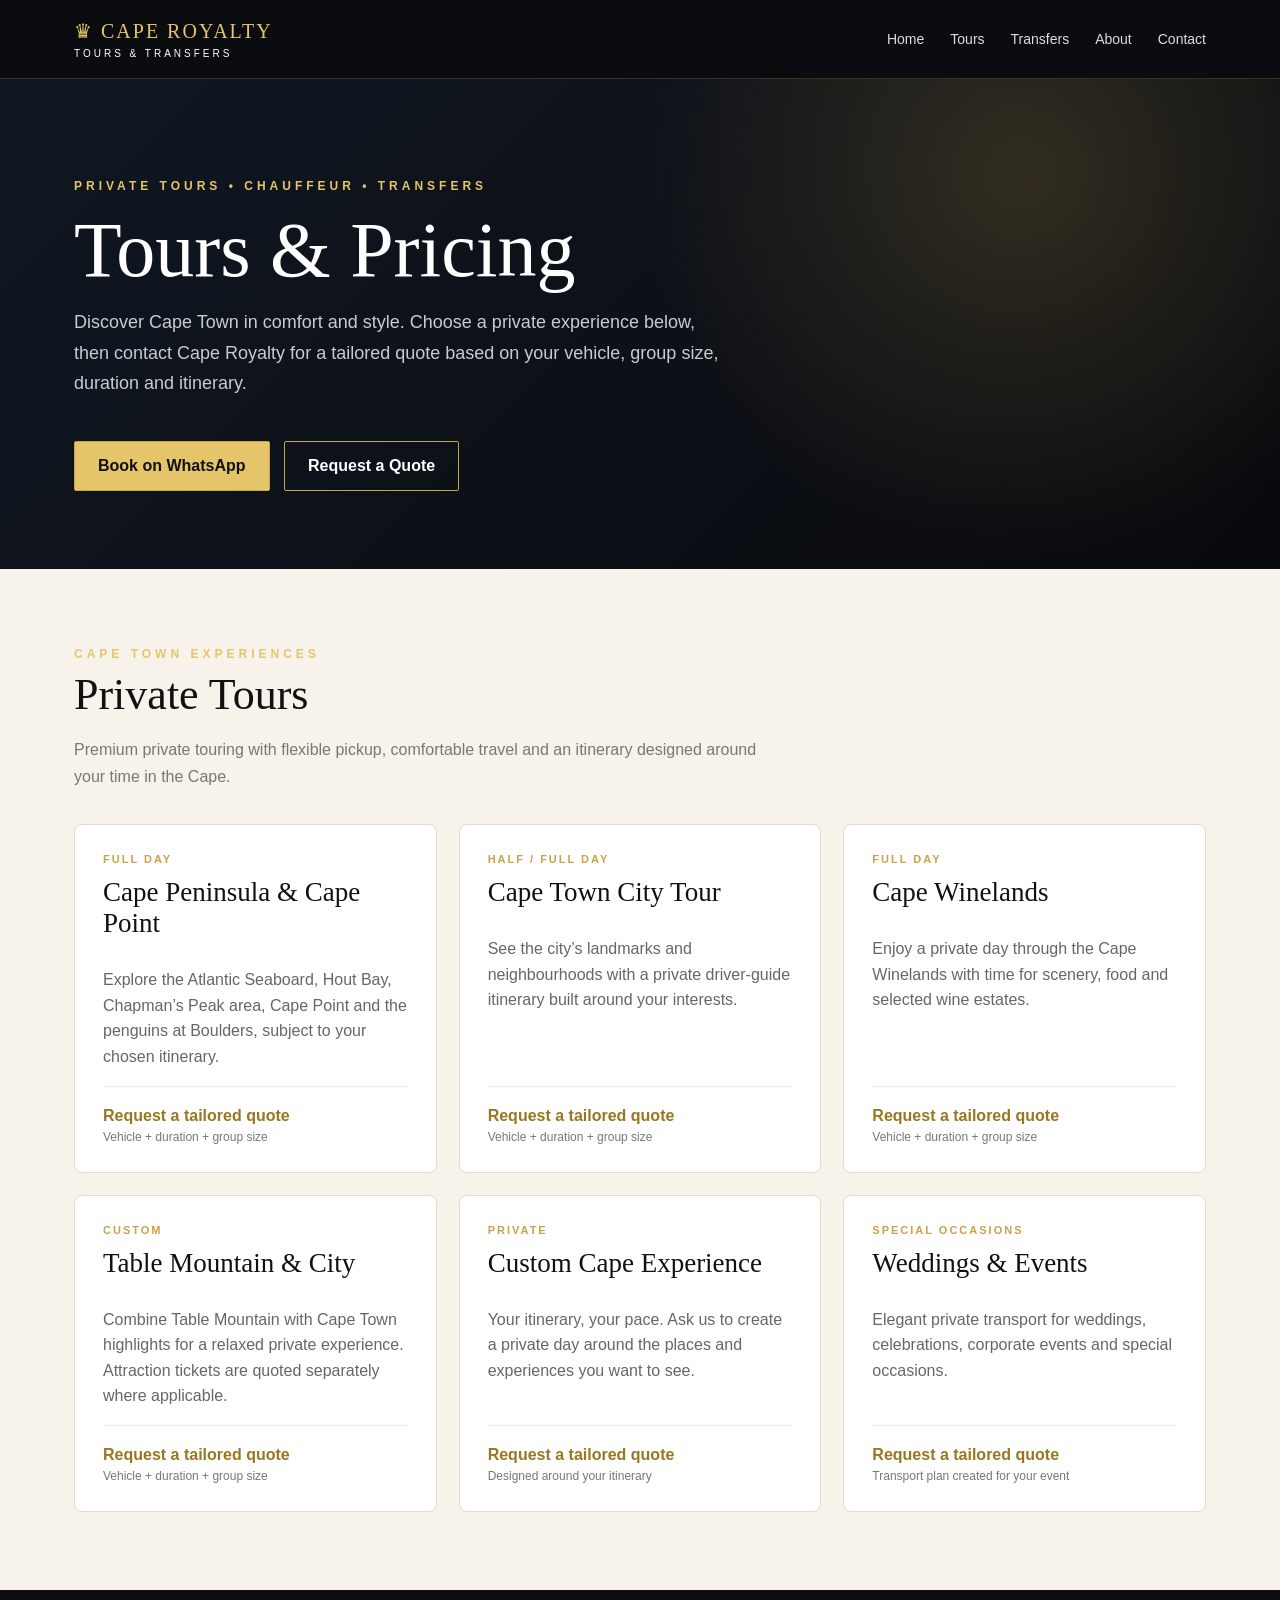
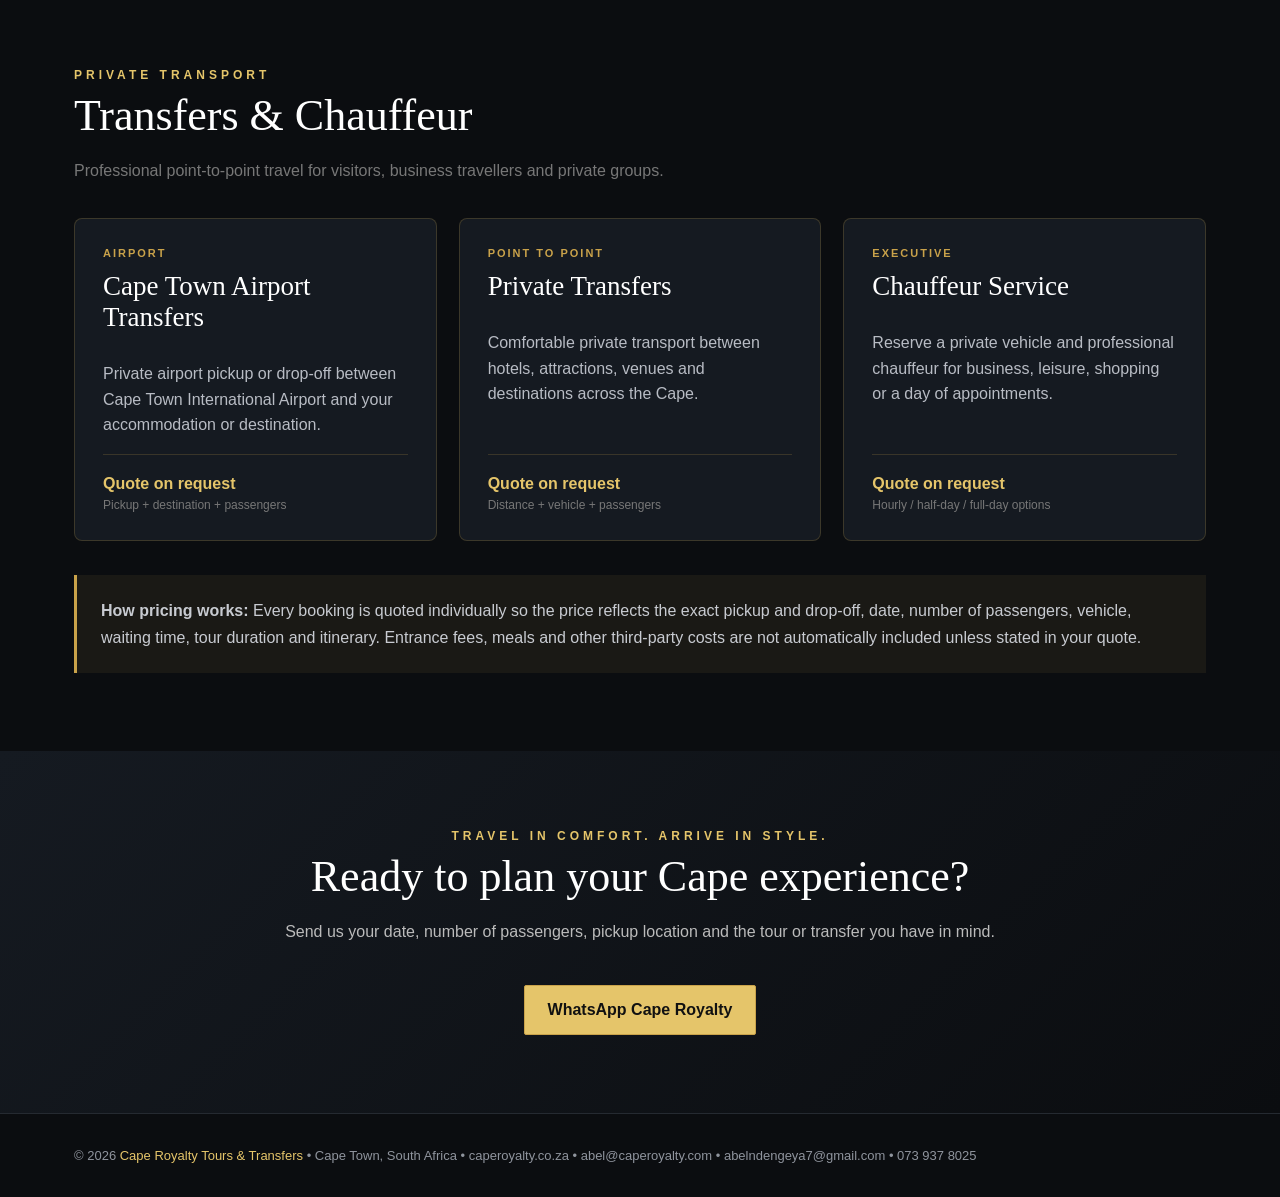
==== pricing.html @ 25a0f40a "Add files via upload" ====
<!DOCTYPE html>
<html lang="en">
<head>
<meta charset="UTF-8">
<meta name="viewport" content="width=device-width, initial-scale=1.0">
<title>Cape Royalty | Tours & Pricing</title>
<style>
:root{--gold:#c9a24a;--gold2:#e5c56a;--ink:#0b0d10;--navy:#101722;--cream:#f7f3ea;--muted:#a9adb5}
*{box-sizing:border-box} body{margin:0;background:var(--ink);color:#fff;font-family:Inter,Arial,sans-serif}
a{text-decoration:none;color:inherit}.wrap{max-width:1180px;margin:auto;padding:0 24px}
header{position:sticky;top:0;z-index:10;background:rgba(11,13,16,.94);backdrop-filter:blur(12px);border-bottom:1px solid rgba(201,162,74,.25)}
.nav{height:78px;display:flex;align-items:center;justify-content:space-between}.brand{font-family:Georgia,serif;letter-spacing:2px;font-size:20px;color:var(--gold2)}.brand small{display:block;font:10px Arial;letter-spacing:3px;color:#fff;margin-top:5px}
nav{display:flex;gap:26px;font-size:14px;color:#ddd}nav a:hover{color:var(--gold2)}
.hero{padding:100px 0 78px;background:radial-gradient(circle at 80% 20%,rgba(201,162,74,.20),transparent 35%),linear-gradient(135deg,#101722,#090a0d)}
.kicker{color:var(--gold2);letter-spacing:4px;font-size:12px;font-weight:700}.hero h1{font:clamp(42px,7vw,78px) Georgia,serif;line-height:1;margin:18px 0}.hero p{max-width:650px;color:#c8cbd1;font-size:18px;line-height:1.7}.btn{display:inline-block;margin-top:24px;padding:15px 23px;border:1px solid var(--gold);color:#111;background:var(--gold2);font-weight:800;border-radius:2px}.btn.alt{background:transparent;color:#fff;margin-left:10px}
.section{padding:78px 0}.section.light{background:var(--cream);color:#111}.section h2{font:44px Georgia,serif;margin:8px 0 12px}.lead{color:#777;max-width:700px;line-height:1.7}.grid{display:grid;grid-template-columns:repeat(3,1fr);gap:22px;margin-top:34px}
.card{background:#151a21;border:1px solid rgba(201,162,74,.22);padding:28px;border-radius:8px;display:flex;flex-direction:column;min-height:260px}.light .card{background:#fff;border-color:#e4dccb}.tag{font-size:11px;letter-spacing:2px;color:var(--gold);font-weight:800}.card h3{font:27px Georgia,serif;margin:12px 0}.card p{color:#b8bcc4;line-height:1.6}.light .card p{color:#666}.price{margin-top:auto;padding-top:20px;border-top:1px solid rgba(201,162,74,.2);font-weight:800;color:var(--gold2)}.light .price{color:#9a7620}.price span{display:block;color:#777;font-size:12px;font-weight:400;margin-top:5px}
.note{margin-top:34px;padding:22px 24px;border-left:3px solid var(--gold);background:rgba(201,162,74,.08);color:#c8cbd1;line-height:1.7}.light .note{background:#eee8dc;color:#555}
.booking{background:linear-gradient(135deg,#151a21,#0b0d10);text-align:center}.booking p{color:#bbb;line-height:1.7}.footer{padding:34px 0;color:#8f949d;border-top:1px solid #252a31;font-size:13px}.gold{color:var(--gold2)}
@media(max-width:800px){nav{display:none}.grid{grid-template-columns:1fr}.hero{padding-top:75px}.btn.alt{margin-left:0;margin-top:12px}.section{padding:58px 0}}
</style>
</head>
<body>
<header><div class="wrap nav">
  <a class="brand" href="index.html"><span>♛ CAPE ROYALTY</span><small>TOURS &amp; TRANSFERS</small></a>
  <nav><a href="#">Home</a><a href="#">Tours</a><a href="#">Transfers</a><a href="#">About</a><a href="#">Contact</a></nav>
</div></header>

<section class="hero"><div class="wrap">
  <div class="kicker">PRIVATE TOURS • CHAUFFEUR • TRANSFERS</div>
  <h1>Tours &amp; Pricing</h1>
  <p>Discover Cape Town in comfort and style. Choose a private experience below, then contact Cape Royalty for a tailored quote based on your vehicle, group size, duration and itinerary.</p>
  <a class="btn" href="https://wa.me/27739378025?text=Hello%20Cape%20Royalty%2C%20I%27d%20like%20a%20tour%20quote.">Book on WhatsApp</a>
  <a class="btn alt" href="mailto:abel@caperoyalty.com">Request a Quote</a>
</div></section>

<section class="section light"><div class="wrap">
  <div class="kicker">CAPE TOWN EXPERIENCES</div><h2>Private Tours</h2>
  <p class="lead">Premium private touring with flexible pickup, comfortable travel and an itinerary designed around your time in the Cape.</p>
  <div class="grid">
    <article class="card"><div class="tag">FULL DAY</div><h3>Cape Peninsula &amp; Cape Point</h3><p>Explore the Atlantic Seaboard, Hout Bay, Chapman’s Peak area, Cape Point and the penguins at Boulders, subject to your chosen itinerary.</p><div class="price">Request a tailored quote<span>Vehicle + duration + group size</span></div></article>
    <article class="card"><div class="tag">HALF / FULL DAY</div><h3>Cape Town City Tour</h3><p>See the city’s landmarks and neighbourhoods with a private driver-guide itinerary built around your interests.</p><div class="price">Request a tailored quote<span>Vehicle + duration + group size</span></div></article>
    <article class="card"><div class="tag">FULL DAY</div><h3>Cape Winelands</h3><p>Enjoy a private day through the Cape Winelands with time for scenery, food and selected wine estates.</p><div class="price">Request a tailored quote<span>Vehicle + duration + group size</span></div></article>
    <article class="card"><div class="tag">CUSTOM</div><h3>Table Mountain &amp; City</h3><p>Combine Table Mountain with Cape Town highlights for a relaxed private experience. Attraction tickets are quoted separately where applicable.</p><div class="price">Request a tailored quote<span>Vehicle + duration + group size</span></div></article>
    <article class="card"><div class="tag">PRIVATE</div><h3>Custom Cape Experience</h3><p>Your itinerary, your pace. Ask us to create a private day around the places and experiences you want to see.</p><div class="price">Request a tailored quote<span>Designed around your itinerary</span></div></article>
    <article class="card"><div class="tag">SPECIAL OCCASIONS</div><h3>Weddings &amp; Events</h3><p>Elegant private transport for weddings, celebrations, corporate events and special occasions.</p><div class="price">Request a tailored quote<span>Transport plan created for your event</span></div></article>
  </div>
</div></section>

<section class="section"><div class="wrap">
  <div class="kicker">PRIVATE TRANSPORT</div><h2>Transfers &amp; Chauffeur</h2>
  <p class="lead">Professional point-to-point travel for visitors, business travellers and private groups.</p>
  <div class="grid">
    <article class="card"><div class="tag">AIRPORT</div><h3>Cape Town Airport Transfers</h3><p>Private airport pickup or drop-off between Cape Town International Airport and your accommodation or destination.</p><div class="price">Quote on request<span>Pickup + destination + passengers</span></div></article>
    <article class="card"><div class="tag">POINT TO POINT</div><h3>Private Transfers</h3><p>Comfortable private transport between hotels, attractions, venues and destinations across the Cape.</p><div class="price">Quote on request<span>Distance + vehicle + passengers</span></div></article>
    <article class="card"><div class="tag">EXECUTIVE</div><h3>Chauffeur Service</h3><p>Reserve a private vehicle and professional chauffeur for business, leisure, shopping or a day of appointments.</p><div class="price">Quote on request<span>Hourly / half-day / full-day options</span></div></article>
  </div>
  <div class="note"><strong>How pricing works:</strong> Every booking is quoted individually so the price reflects the exact pickup and drop-off, date, number of passengers, vehicle, waiting time, tour duration and itinerary. Entrance fees, meals and other third-party costs are not automatically included unless stated in your quote.</div>
</div></section>

<section class="section booking"><div class="wrap">
  <div class="kicker">TRAVEL IN COMFORT. ARRIVE IN STYLE.</div>
  <h2>Ready to plan your Cape experience?</h2>
  <p>Send us your date, number of passengers, pickup location and the tour or transfer you have in mind.</p>
  <a class="btn" href="https://wa.me/27739378025?text=Hello%20Cape%20Royalty%2C%20I%27d%20like%20to%20plan%20a%20tour%20or%20transfer.%20Date%3A%20%20Passengers%3A%20%20Pickup%3A%20%20Service%3A">WhatsApp Cape Royalty</a>
</div></section>

<footer class="footer"><div class="wrap">© 2026 <span class="gold">Cape Royalty Tours &amp; Transfers</span> • Cape Town, South Africa • caperoyalty.co.za • abel@caperoyalty.com • abelndengeya7@gmail.com • 073 937 8025</div></footer>
</body>
</html>
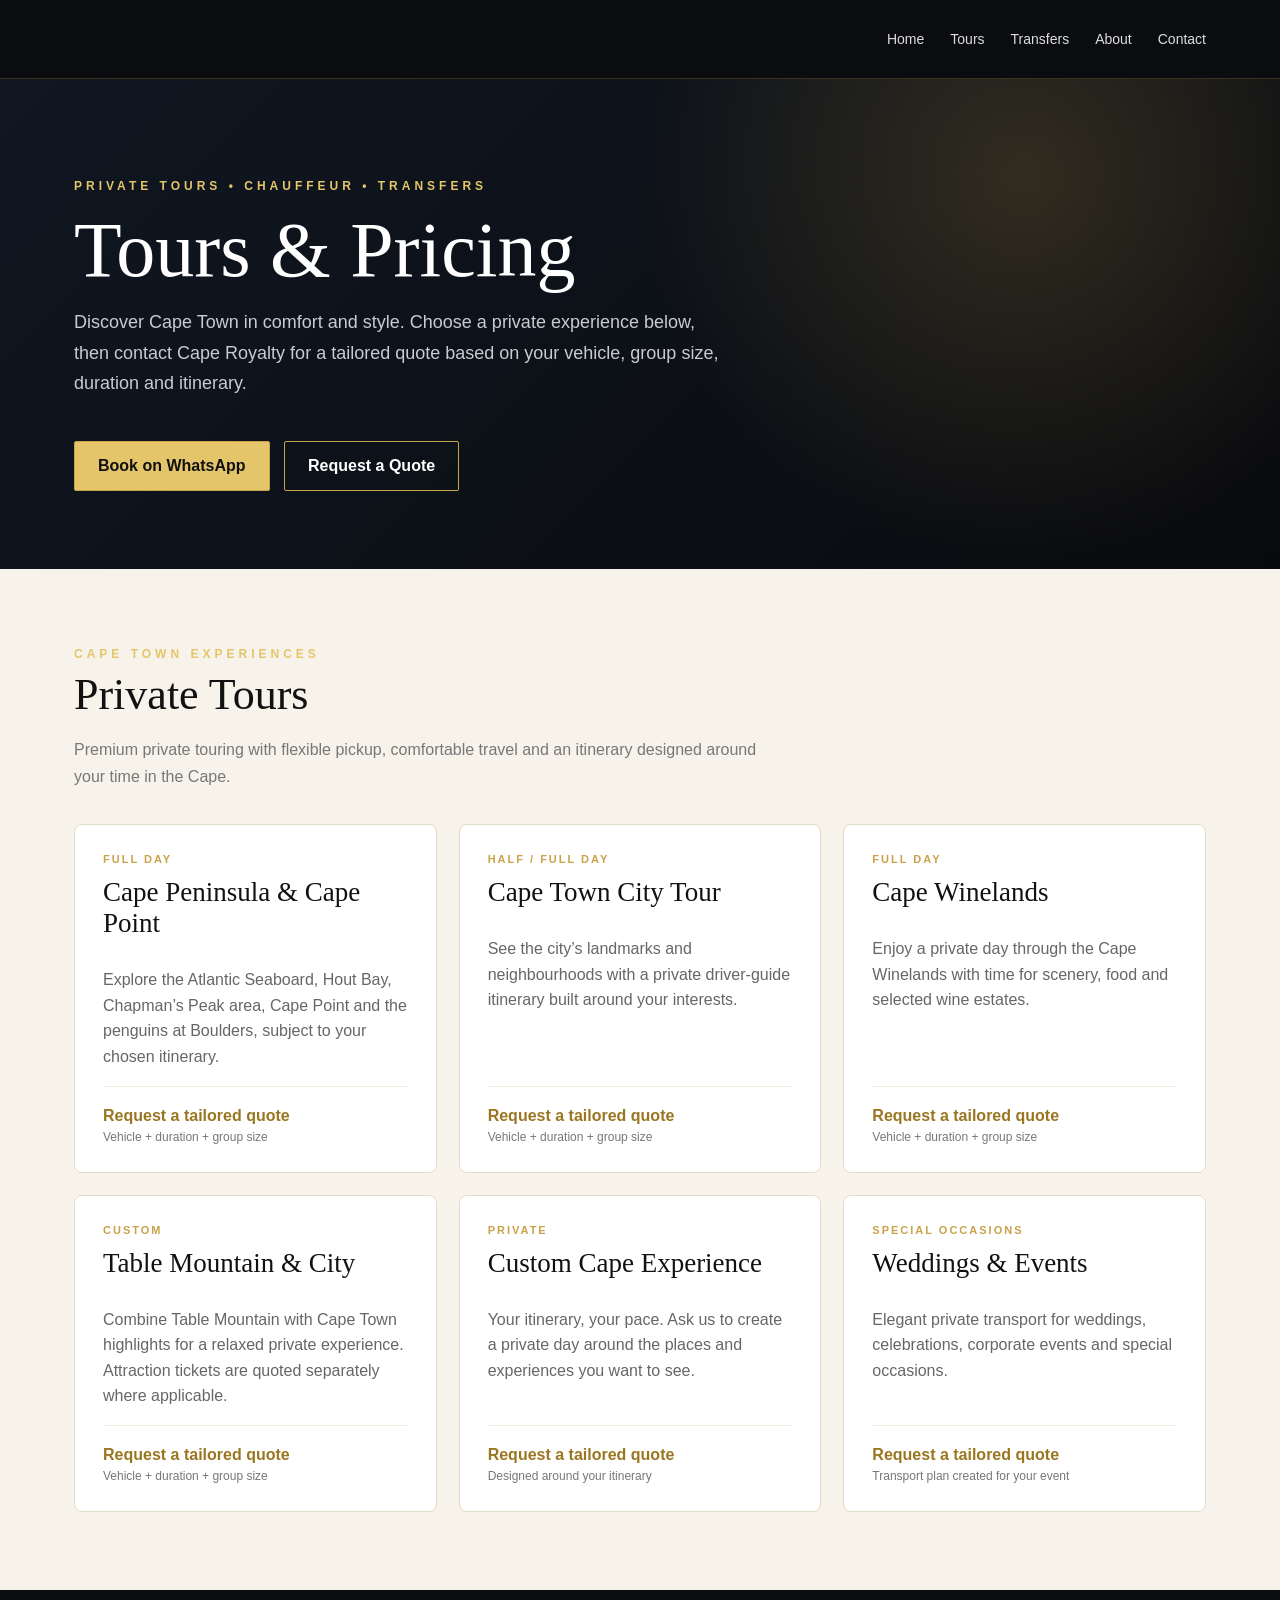
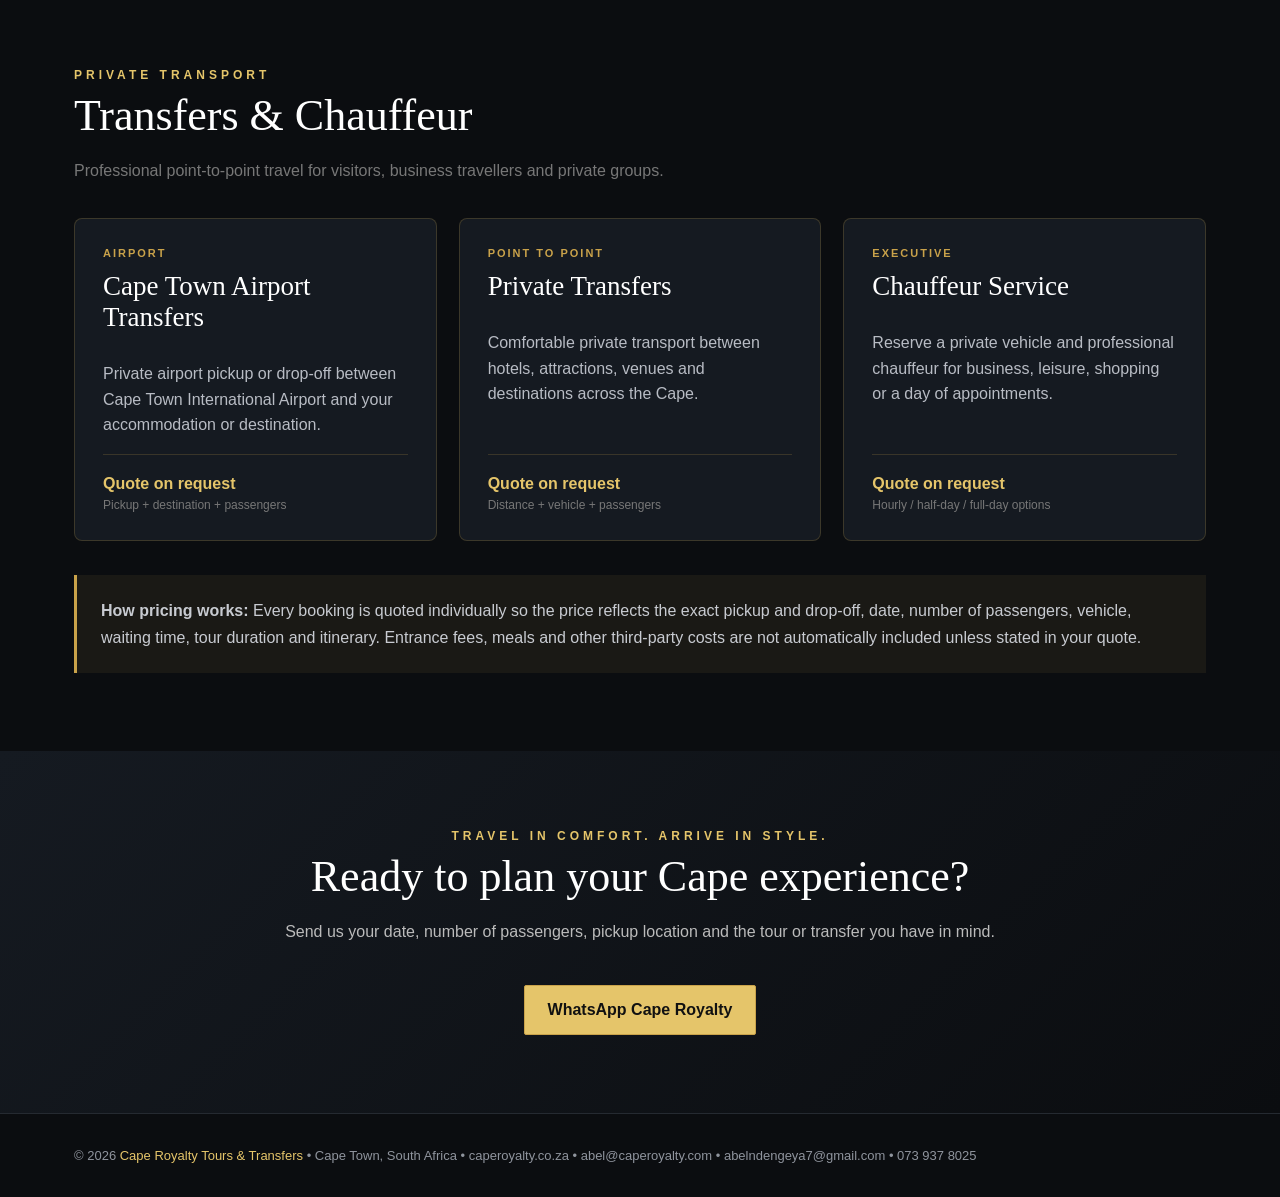
==== commit ae1ccec7: "Update header logo in pricing.html" ====
--- a/pricing.html
+++ b/pricing.html
@@ -22,7 +22,7 @@
 </head>
 <body>
 <header><div class="wrap nav">
-  <a class="brand" href="index.html"><span>♛ CAPE ROYALTY</span><small>TOURS &amp; TRANSFERS</small></a>
+  <a class="brand" href="index.html"><imgsrc="cape-royalty-logo.png.jpeg"alt="Cape Royalty Tours and Transfers"class="brand-logo"></a>
   <nav><a href="#">Home</a><a href="#">Tours</a><a href="#">Transfers</a><a href="#">About</a><a href="#">Contact</a></nav>
 </div></header>
 
@@ -67,4 +67,4 @@
 
 <footer class="footer"><div class="wrap">© 2026 <span class="gold">Cape Royalty Tours &amp; Transfers</span> • Cape Town, South Africa • caperoyalty.co.za • abel@caperoyalty.com • abelndengeya7@gmail.com • 073 937 8025</div></footer>
 </body>
-</html>+</html>
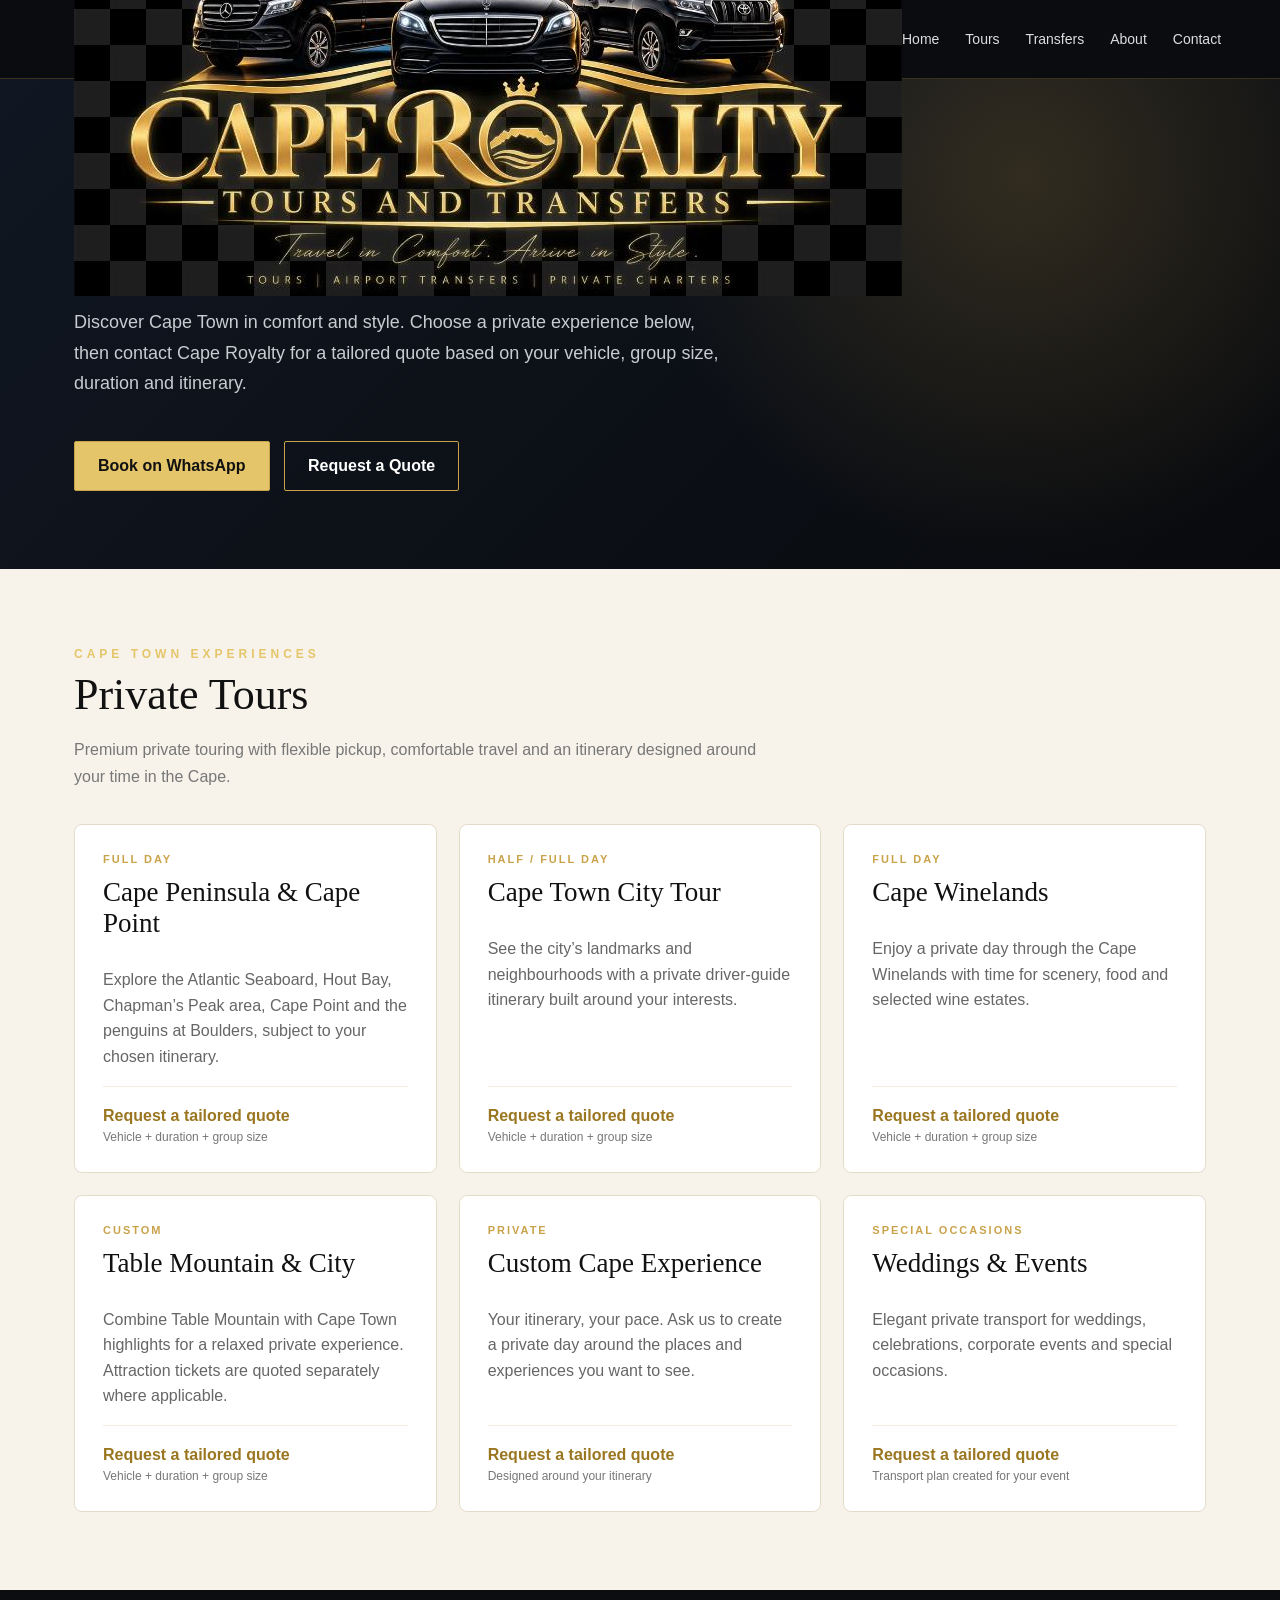
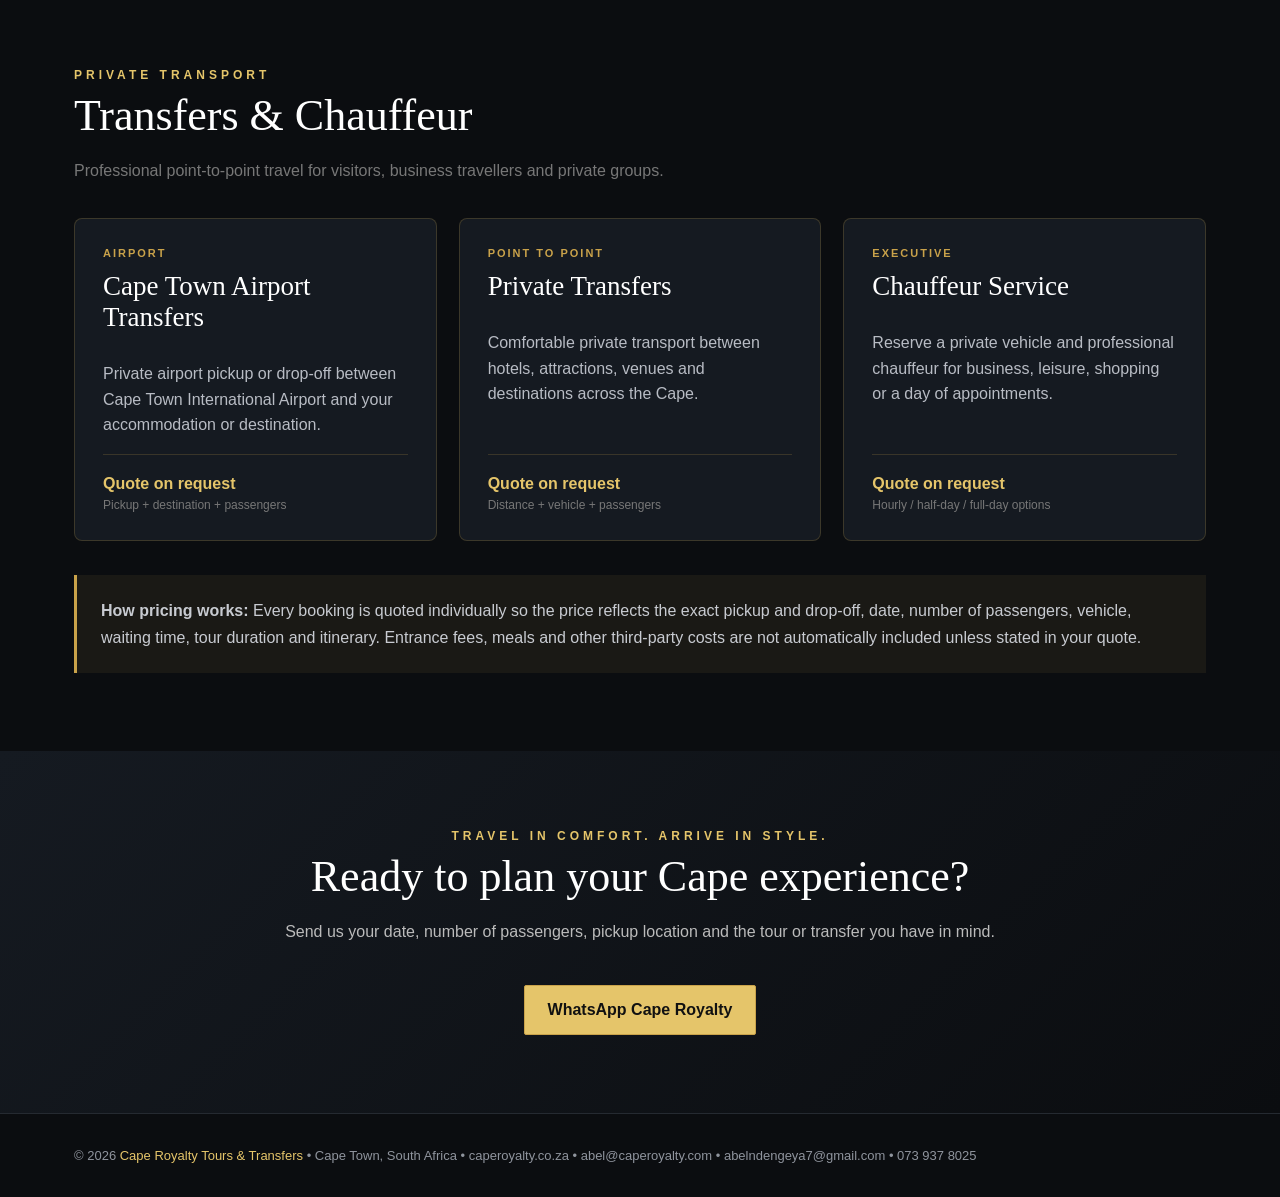
==== commit 07b28805: "Fix img tag formatting in pricing.html" ====
--- a/pricing.html
+++ b/pricing.html
@@ -22,7 +22,7 @@
 </head>
 <body>
 <header><div class="wrap nav">
-  <a class="brand" href="index.html"><imgsrc="cape-royalty-logo.png.jpeg"alt="Cape Royalty Tours and Transfers"class="brand-logo"></a>
+  <a class="brand" href="index.html"><img src="cape-royalty-logo.png.jpeg" alt="Cape Royalty Tours and Transfers" class="brand-logo"></a>
   <nav><a href="#">Home</a><a href="#">Tours</a><a href="#">Transfers</a><a href="#">About</a><a href="#">Contact</a></nav>
 </div></header>
 
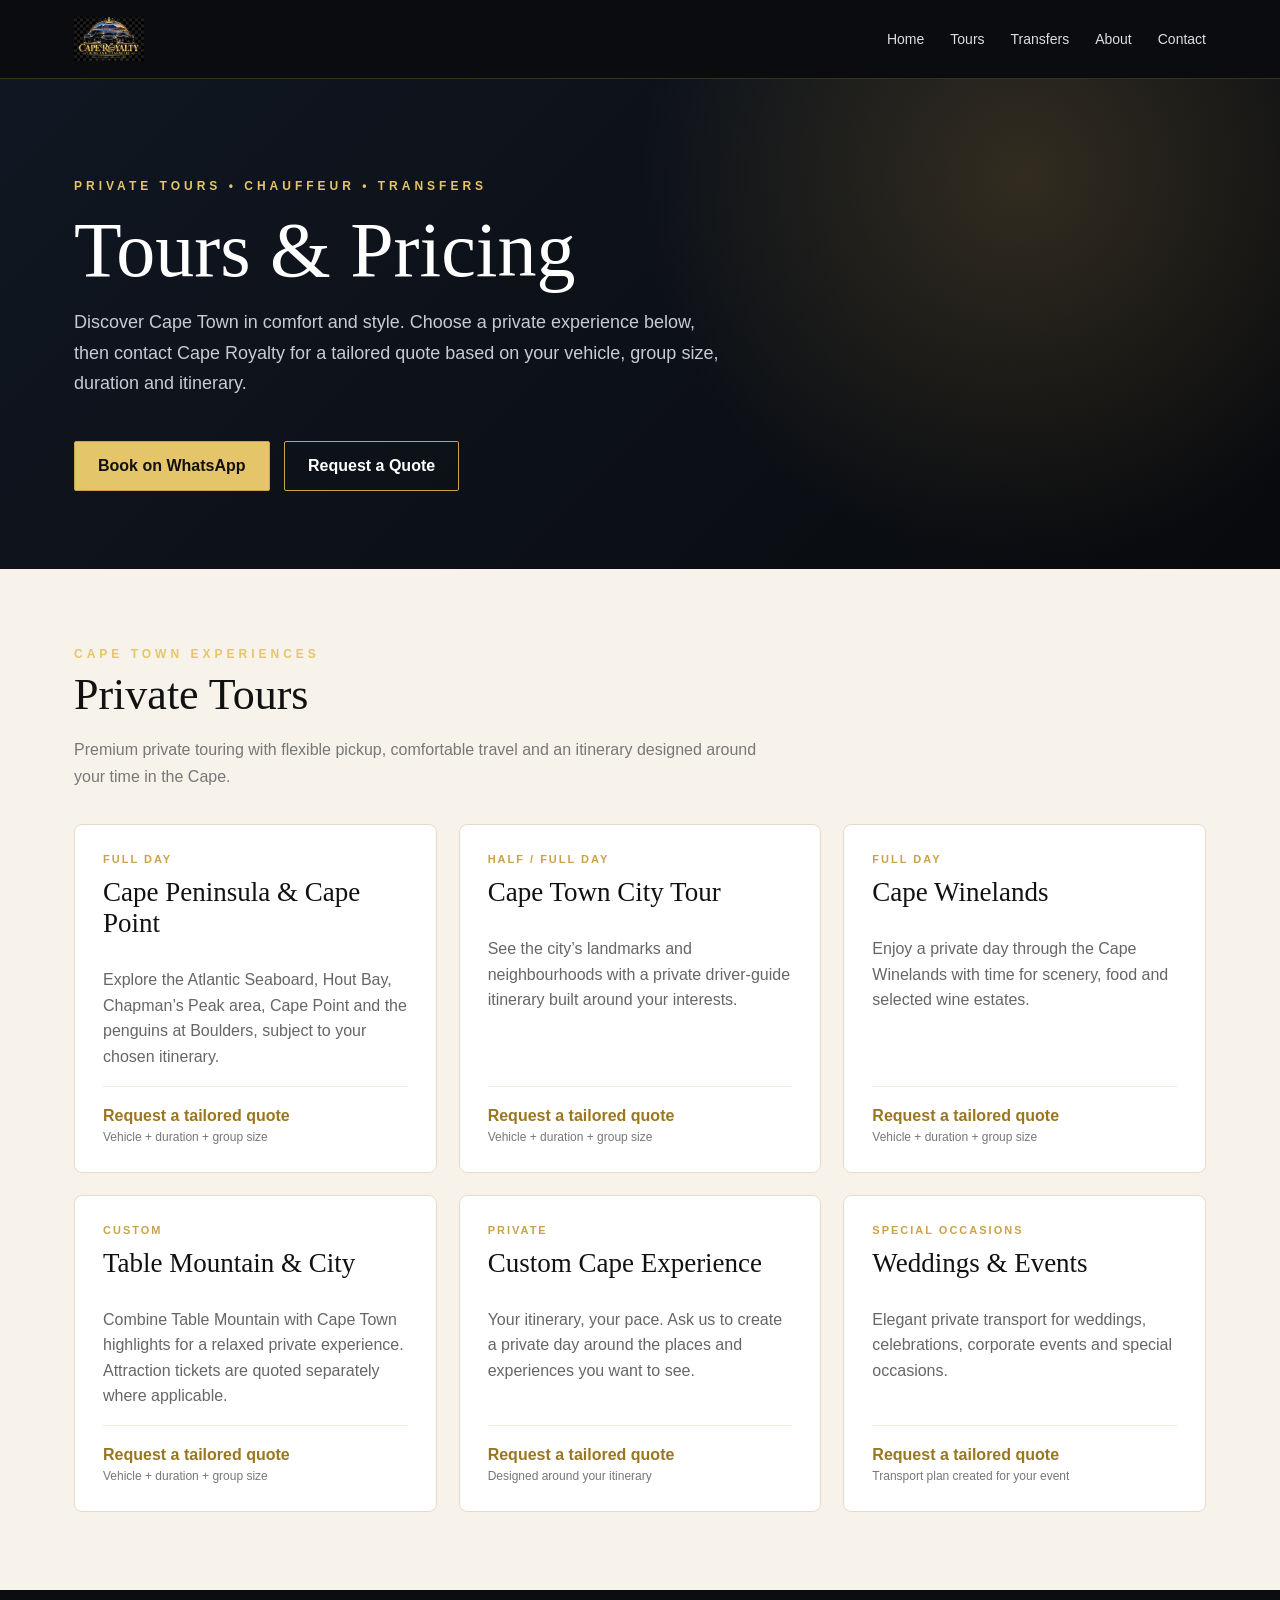
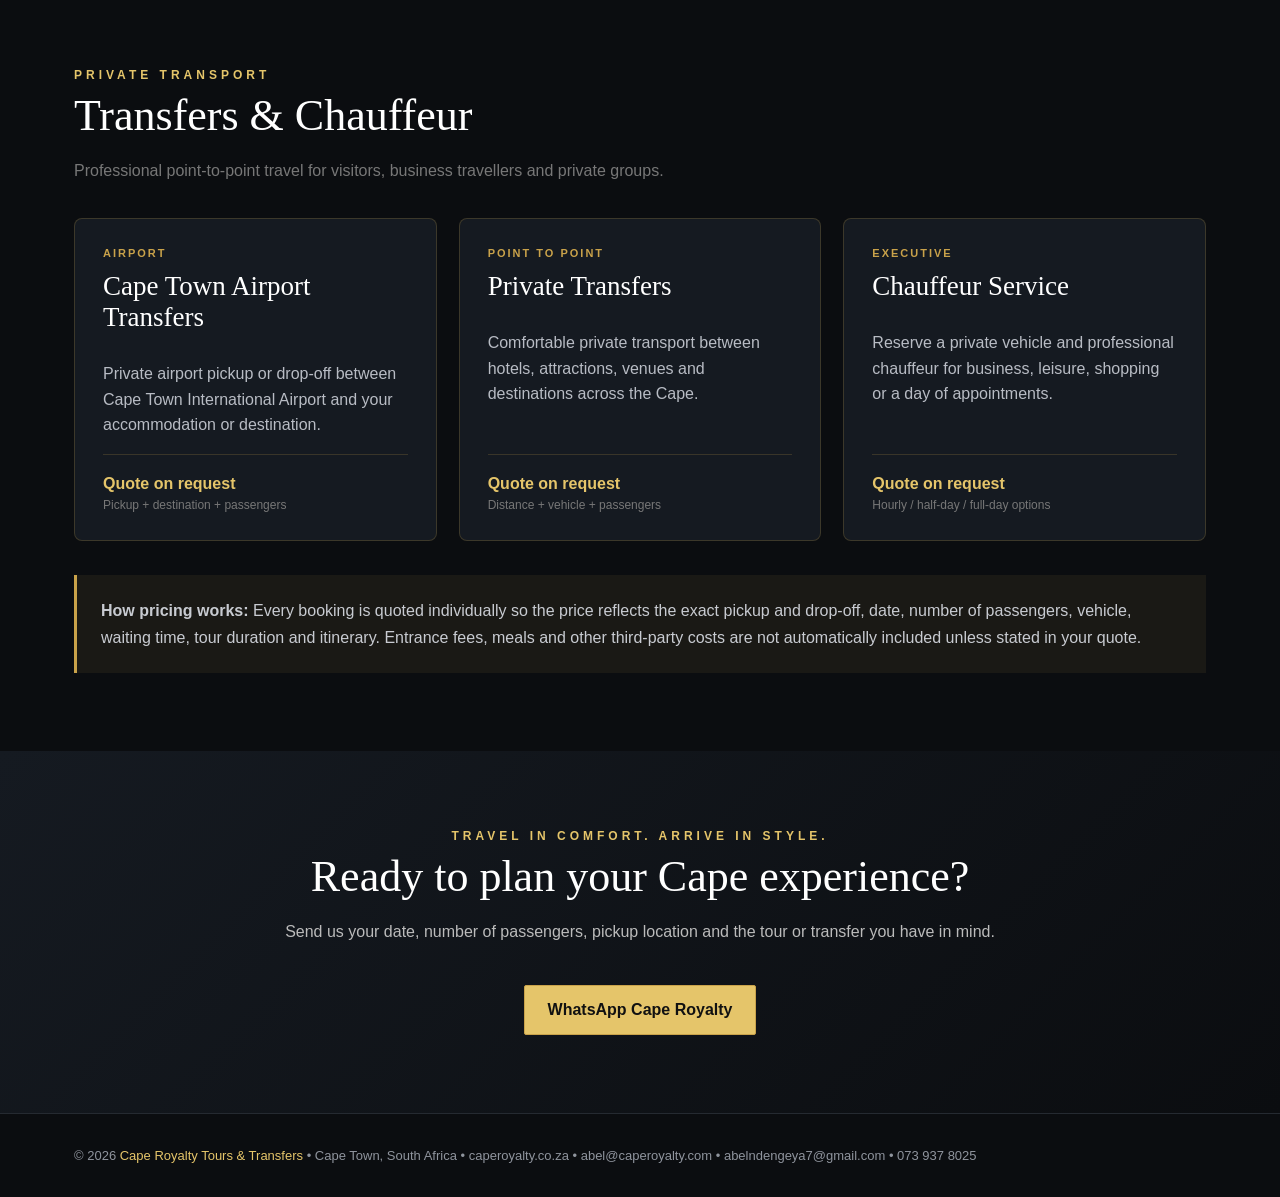
==== commit fe4a48b0: "Refactor brand styles in pricing.html" ====
--- a/pricing.html
+++ b/pricing.html
@@ -9,7 +9,7 @@
 *{box-sizing:border-box} body{margin:0;background:var(--ink);color:#fff;font-family:Inter,Arial,sans-serif}
 a{text-decoration:none;color:inherit}.wrap{max-width:1180px;margin:auto;padding:0 24px}
 header{position:sticky;top:0;z-index:10;background:rgba(11,13,16,.94);backdrop-filter:blur(12px);border-bottom:1px solid rgba(201,162,74,.25)}
-.nav{height:78px;display:flex;align-items:center;justify-content:space-between}.brand{font-family:Georgia,serif;letter-spacing:2px;font-size:20px;color:var(--gold2)}.brand small{display:block;font:10px Arial;letter-spacing:3px;color:#fff;margin-top:5px}
+.nav{height:78px;display:flex;align-items:center;justify-content:space-between}.brand{font-family:Georgia,serif;letter-spacing:2px;font-size:20px}.brand-logo{height:44px;width:auto;max-width:210px;display:block}color:var(--gold2)}.brand small{display:block;font:10px Arial;letter-spacing:3px;color:#fff;margin-top:5px}
 nav{display:flex;gap:26px;font-size:14px;color:#ddd}nav a:hover{color:var(--gold2)}
 .hero{padding:100px 0 78px;background:radial-gradient(circle at 80% 20%,rgba(201,162,74,.20),transparent 35%),linear-gradient(135deg,#101722,#090a0d)}
 .kicker{color:var(--gold2);letter-spacing:4px;font-size:12px;font-weight:700}.hero h1{font:clamp(42px,7vw,78px) Georgia,serif;line-height:1;margin:18px 0}.hero p{max-width:650px;color:#c8cbd1;font-size:18px;line-height:1.7}.btn{display:inline-block;margin-top:24px;padding:15px 23px;border:1px solid var(--gold);color:#111;background:var(--gold2);font-weight:800;border-radius:2px}.btn.alt{background:transparent;color:#fff;margin-left:10px}
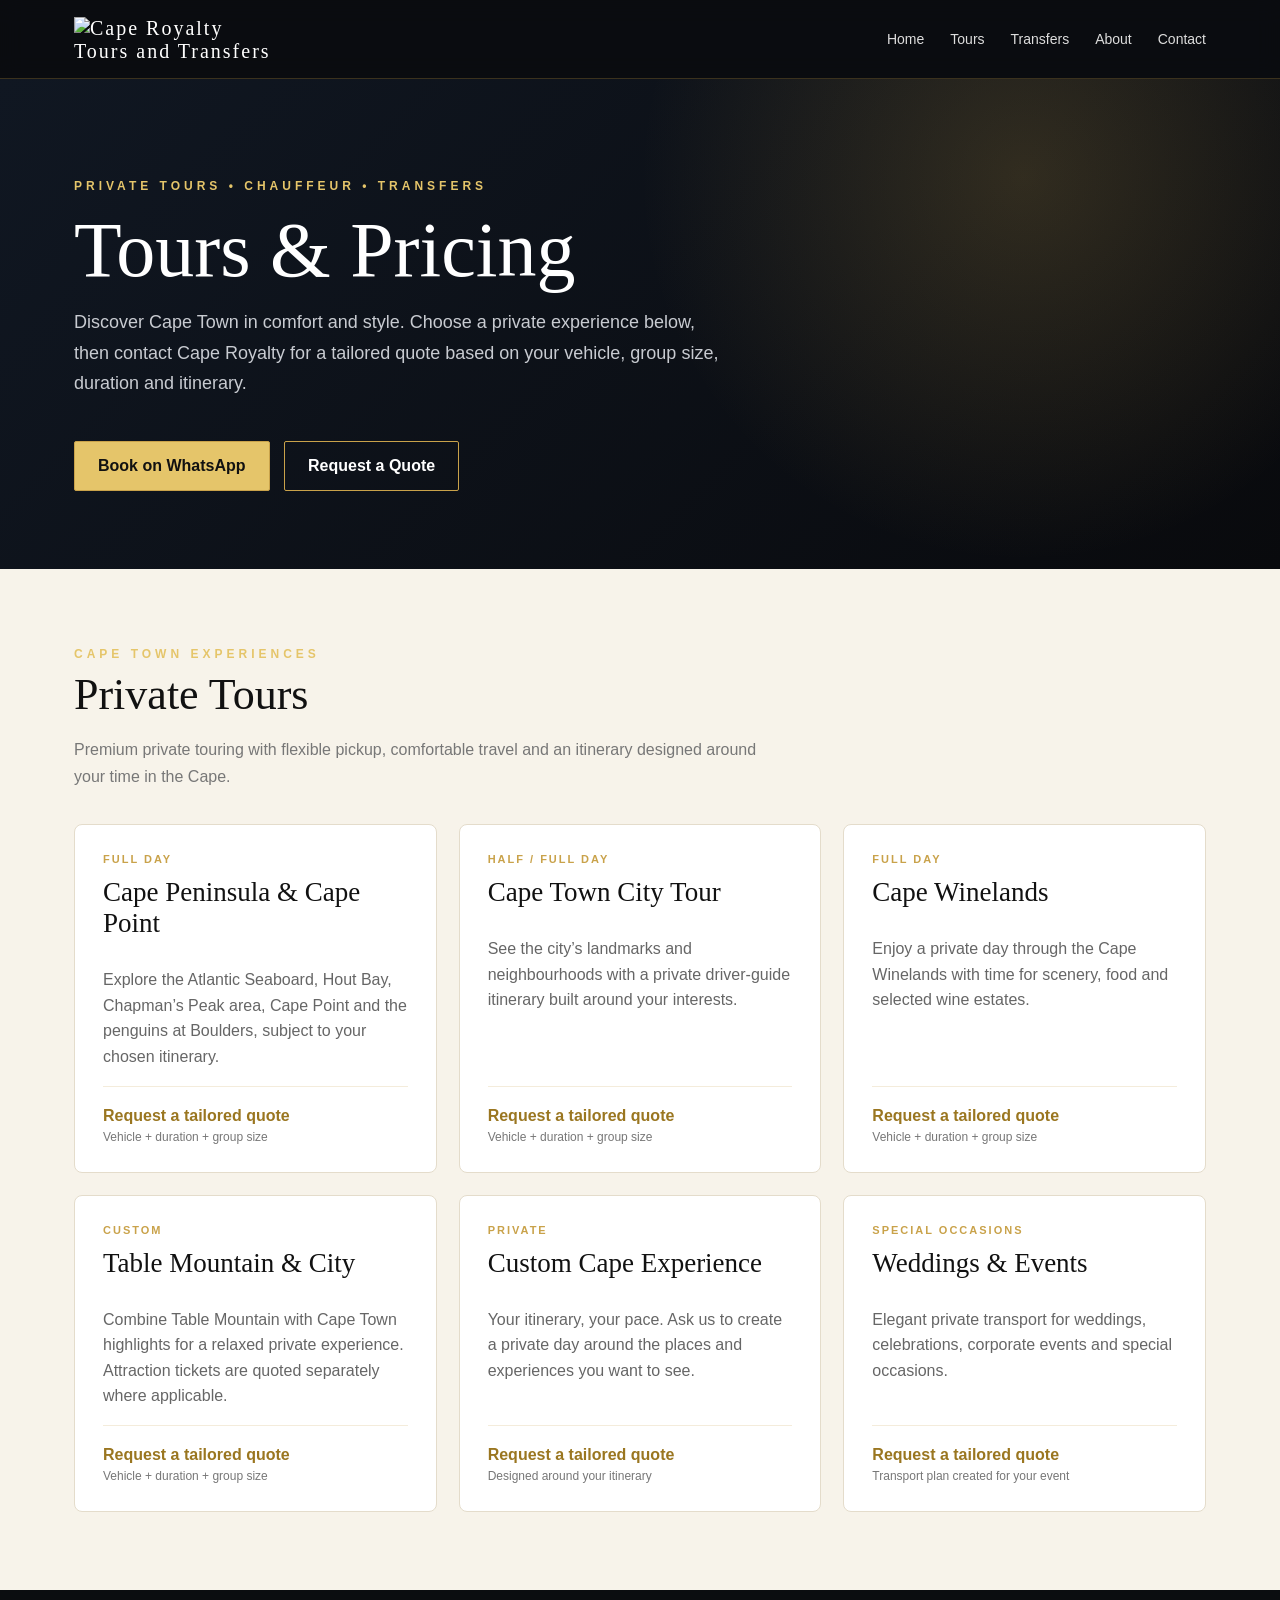
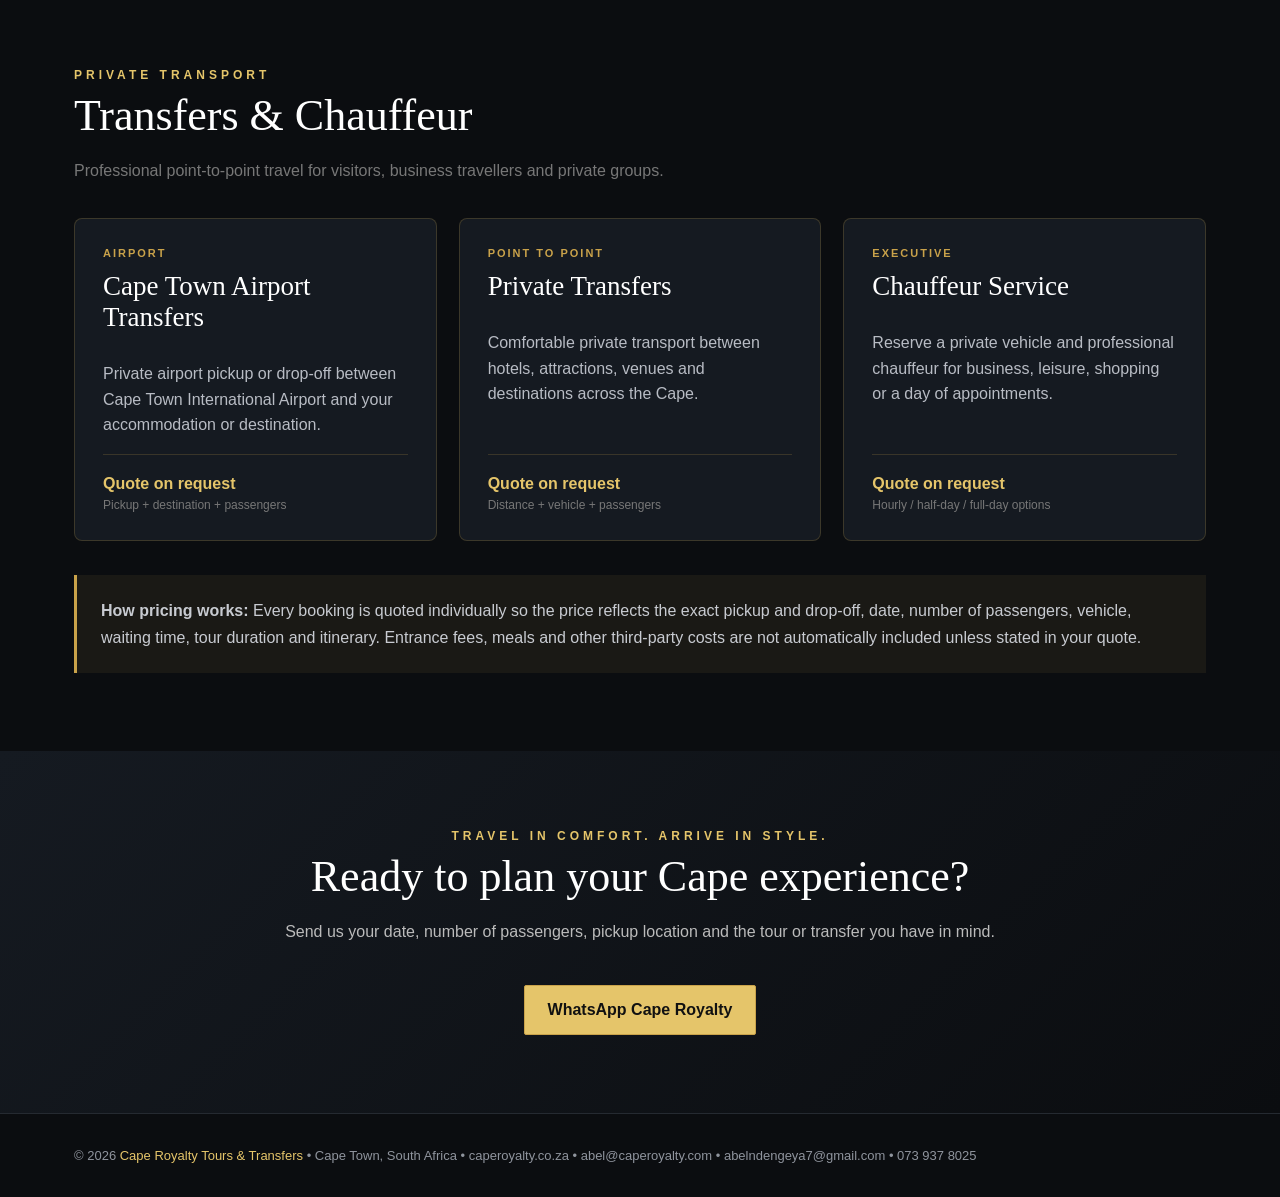
==== commit 868c93f9: "Update pricing.html" ====
--- a/pricing.html
+++ b/pricing.html
@@ -22,7 +22,7 @@
 </head>
 <body>
 <header><div class="wrap nav">
-  <a class="brand" href="index.html"><img src="cape-royalty-logo.png.jpeg" alt="Cape Royalty Tours and Transfers" class="brand-logo"></a>
+  <a class="brand" href="index.html"><img src="cape-royalty-logo.png.jpeng" alt="Cape Royalty Tours and Transfers" class="brand-logo"></a>
   <nav><a href="#">Home</a><a href="#">Tours</a><a href="#">Transfers</a><a href="#">About</a><a href="#">Contact</a></nav>
 </div></header>
 
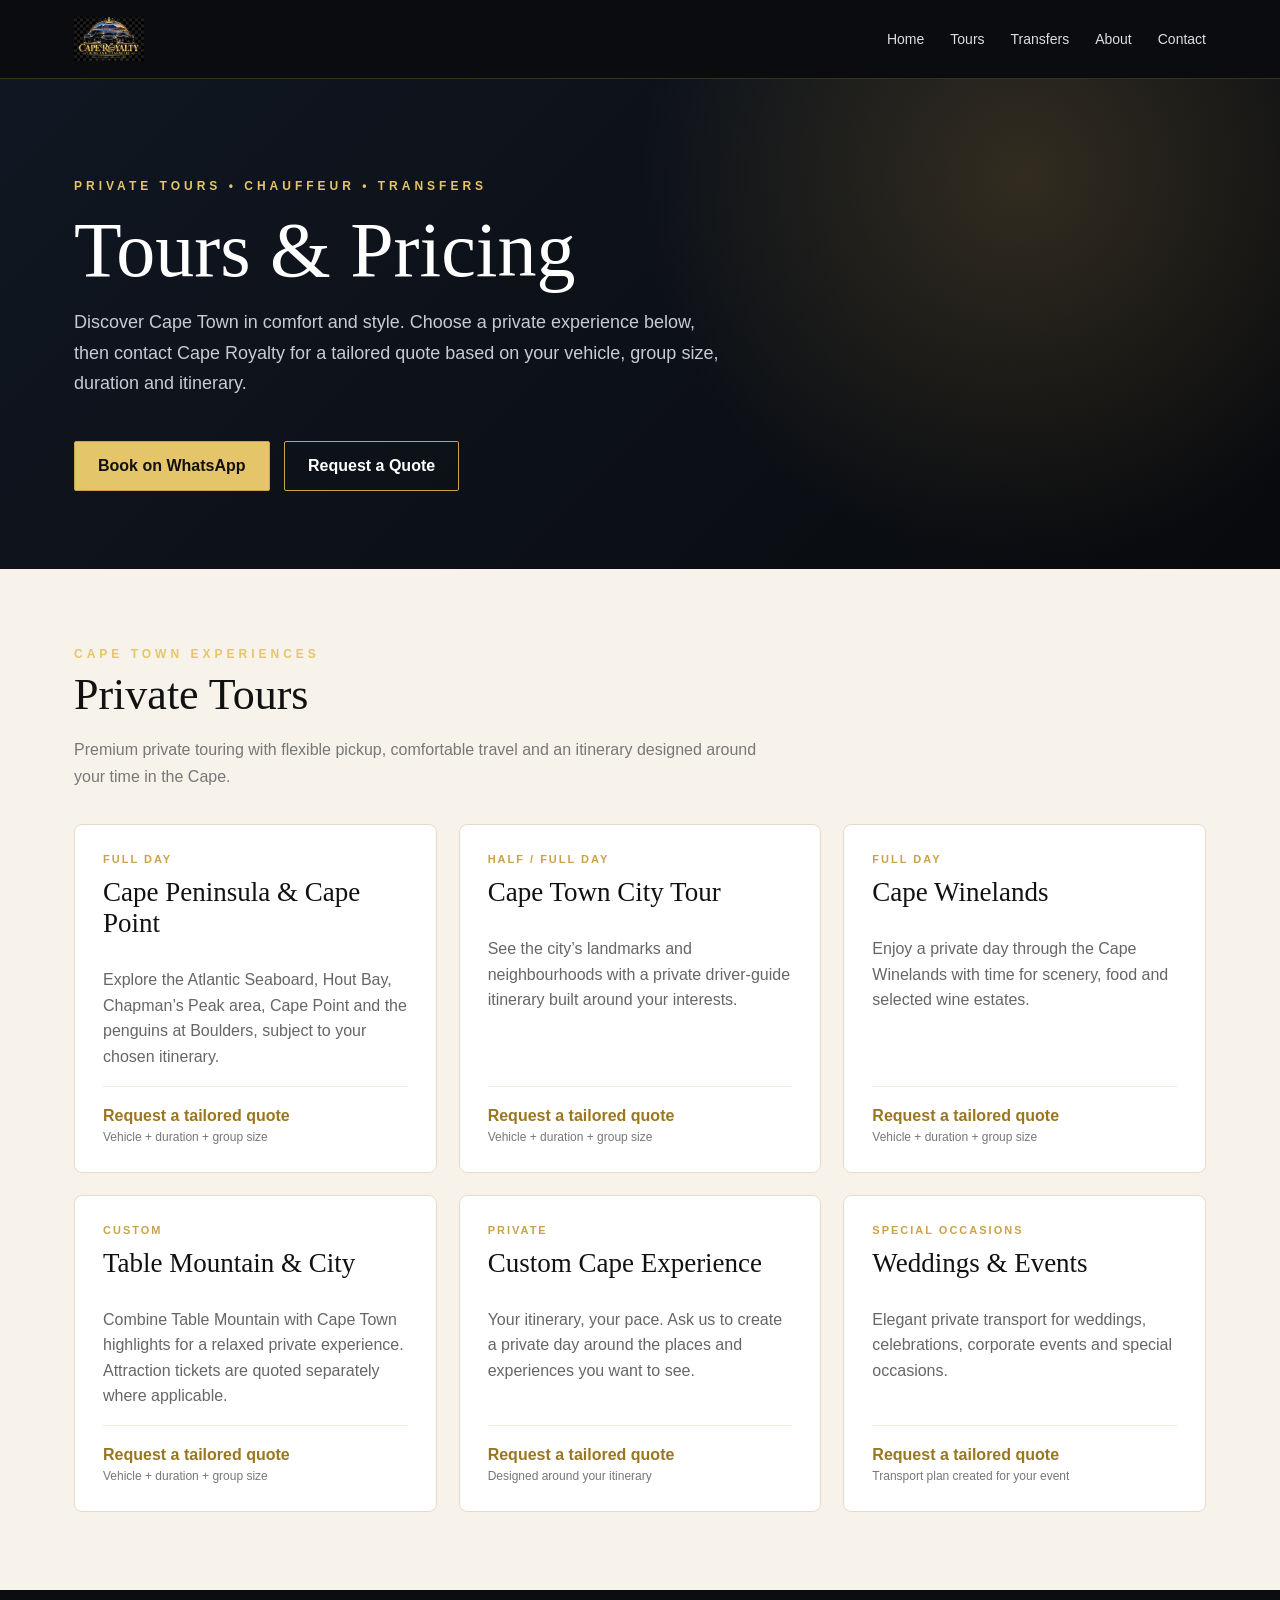
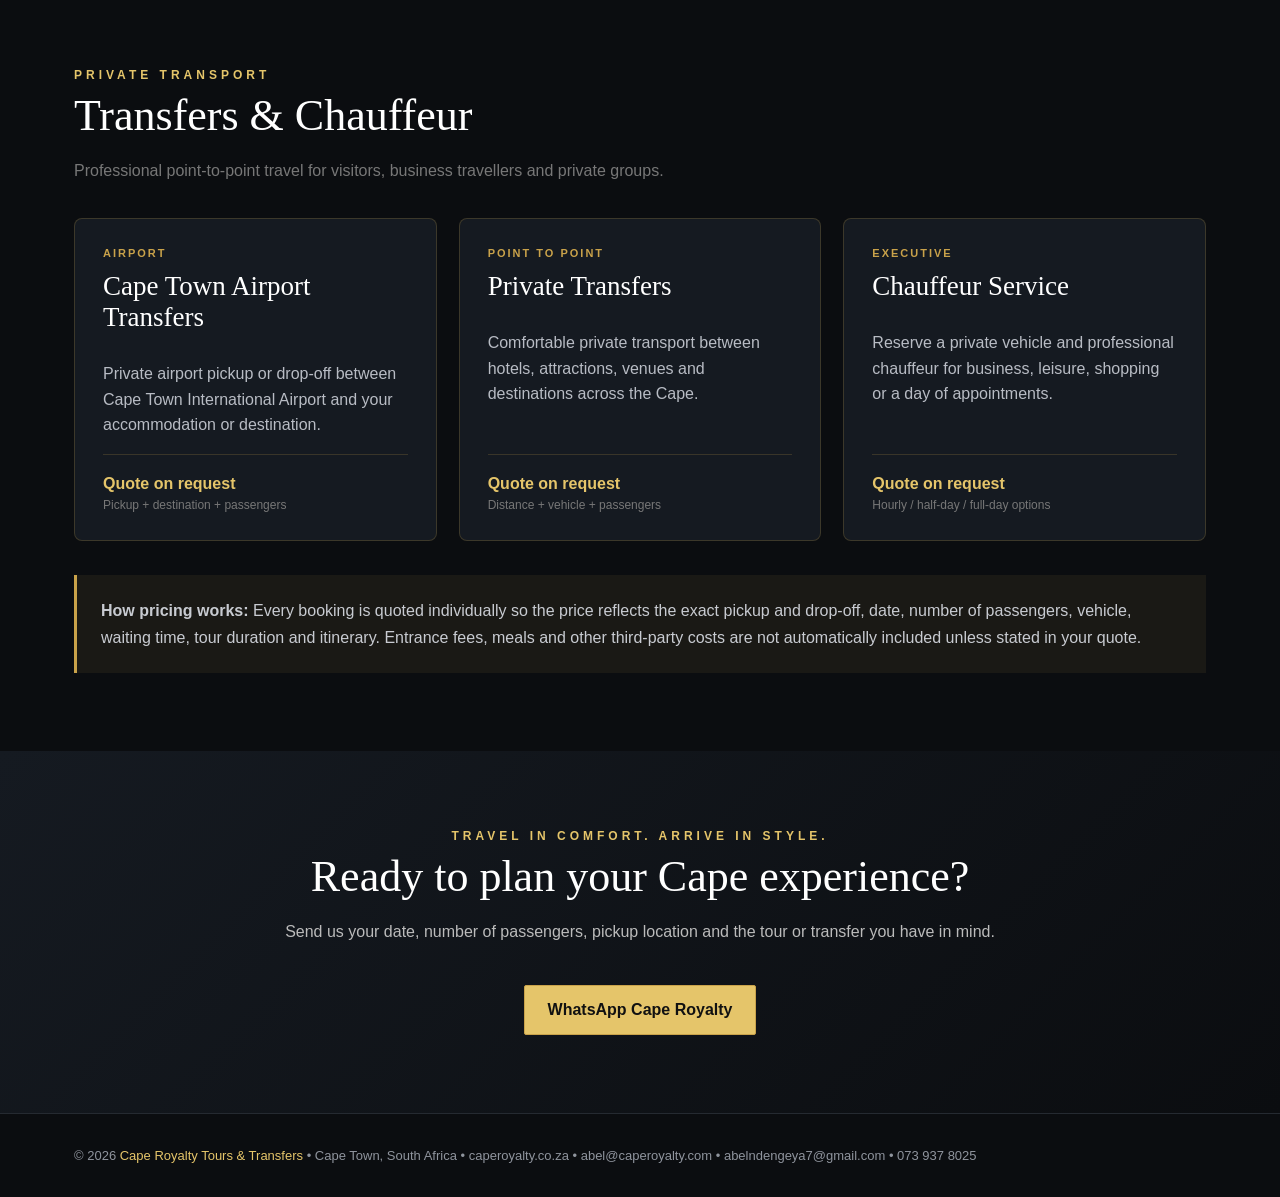
==== commit f2f291c7: "Fix image file extension from .jpeng to .jpeg" ====
--- a/pricing.html
+++ b/pricing.html
@@ -22,7 +22,7 @@
 </head>
 <body>
 <header><div class="wrap nav">
-  <a class="brand" href="index.html"><img src="cape-royalty-logo.png.jpeng" alt="Cape Royalty Tours and Transfers" class="brand-logo"></a>
+  <a class="brand" href="index.html"><img src="cape-royalty-logo.png.jpeg" alt="Cape Royalty Tours and Transfers" class="brand-logo"></a>
   <nav><a href="#">Home</a><a href="#">Tours</a><a href="#">Transfers</a><a href="#">About</a><a href="#">Contact</a></nav>
 </div></header>
 
